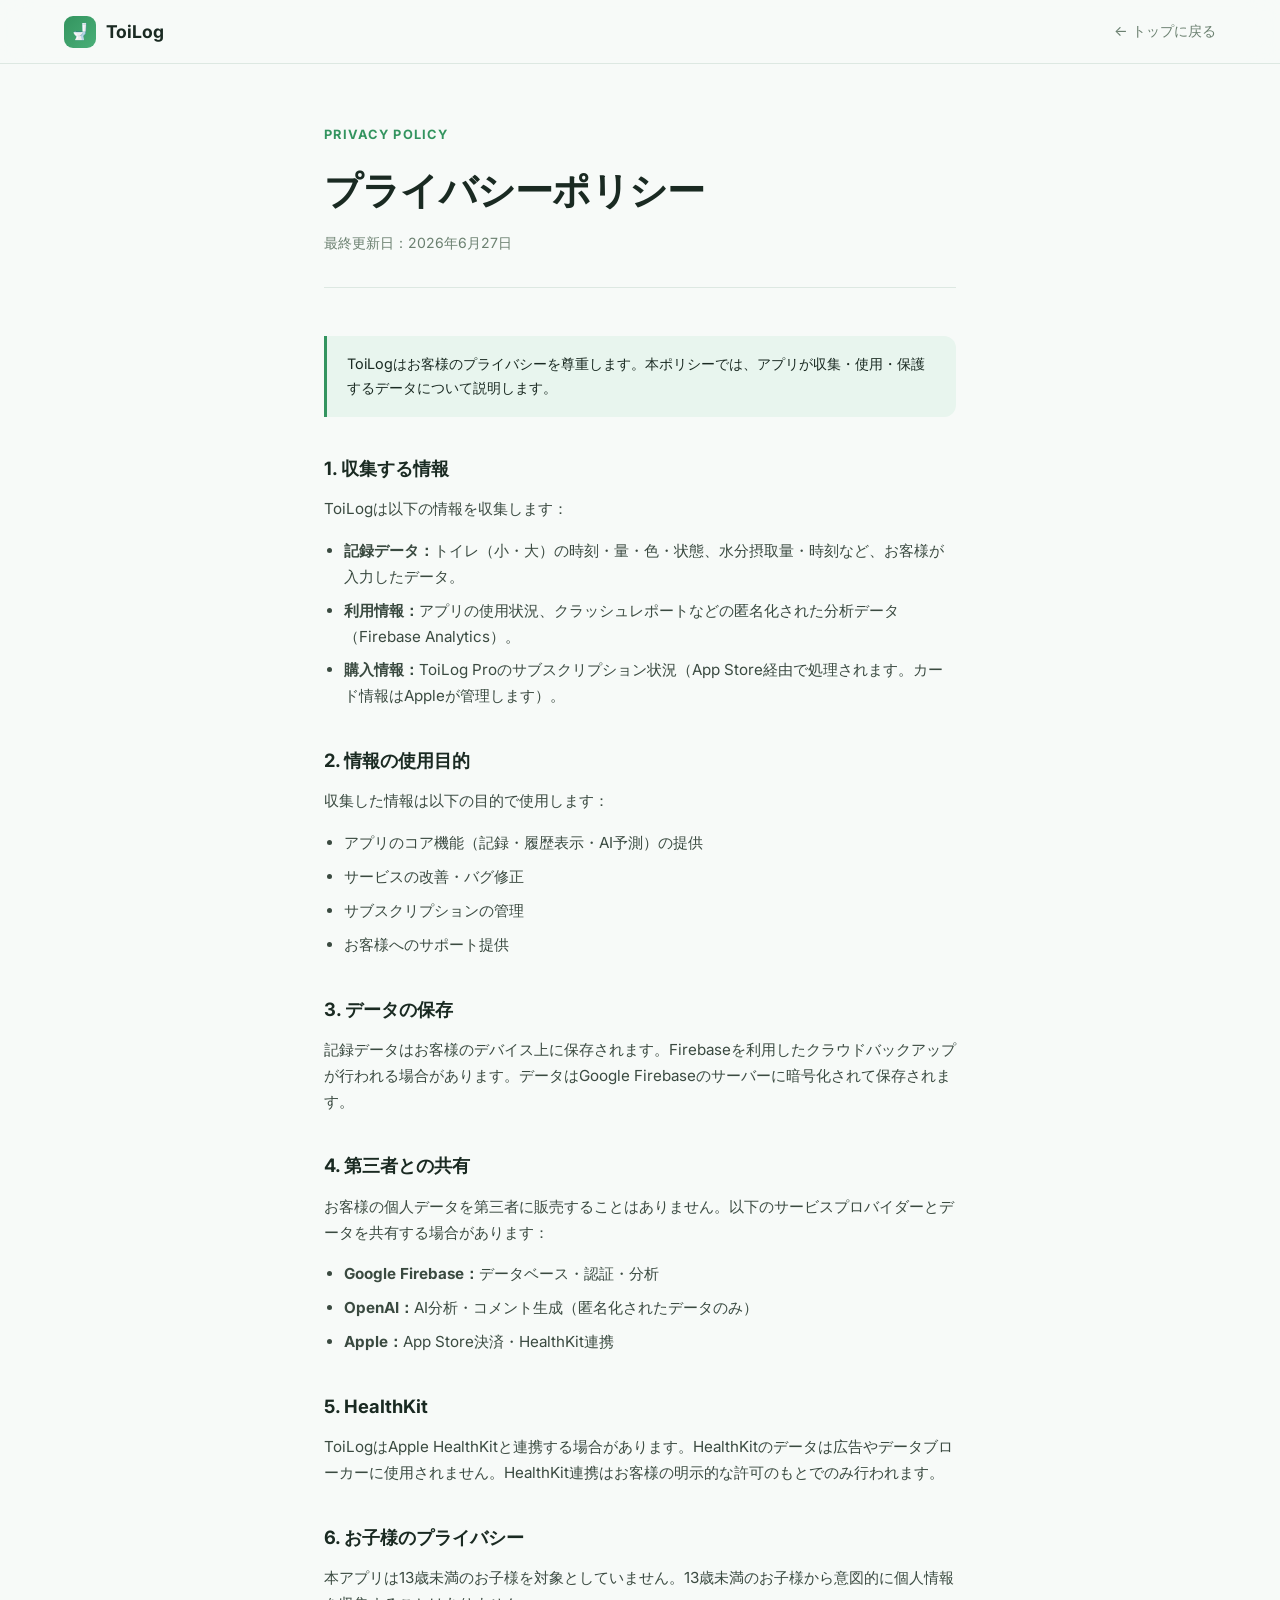
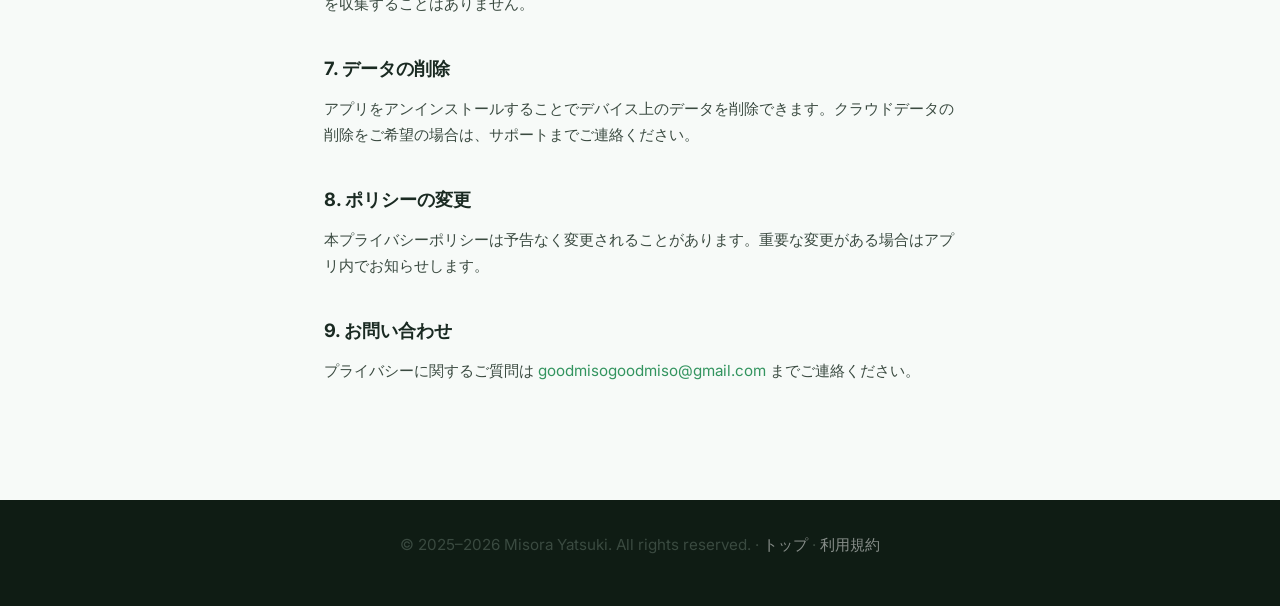
==== privacy.html @ bc9802e8 "Initial commit" ====
<!DOCTYPE html>
<html lang="ja">
<head>
  <meta charset="UTF-8">
  <meta name="viewport" content="width=device-width, initial-scale=1.0">
  <title>プライバシーポリシー — ToiLog</title>
  <link rel="preconnect" href="https://fonts.googleapis.com">
  <link href="https://fonts.googleapis.com/css2?family=Inter:wght@300;400;500;600;700;800&display=swap" rel="stylesheet">
  <style>
    *, *::before, *::after { box-sizing: border-box; margin: 0; padding: 0; }
    :root {
      --green: #33945f; --green-light: #e8f5ee; --green-mid: #4aaf78;
      --bg: #f7faf8; --surface: #ffffff; --text: #1a2a22;
      --muted: #6b8070; --border: #dde8e2; --radius: 18px;
    }
    body { font-family: 'Inter', -apple-system, sans-serif; background: var(--bg); color: var(--text); line-height: 1.7; -webkit-font-smoothing: antialiased; }
    nav {
      position: sticky; top: 0; z-index: 100;
      background: rgba(247,250,248,.9); backdrop-filter: blur(16px);
      border-bottom: 1px solid var(--border);
      padding: 0 5vw; display: flex; align-items: center; height: 64px; gap: 16px;
    }
    .nav-logo {
      display: flex; align-items: center; gap: 10px;
      font-weight: 700; font-size: 1.1rem; color: var(--text); text-decoration: none;
    }
    .nav-logo-icon {
      width: 32px; height: 32px; border-radius: 9px;
      background: linear-gradient(135deg, var(--green), var(--green-mid));
      display: flex; align-items: center; justify-content: center; font-size: 1rem;
    }
    .nav-back { color: var(--muted); text-decoration: none; font-size: .9rem; margin-left: auto; }
    .nav-back:hover { color: var(--green); }
    main { max-width: 760px; margin: 0 auto; padding: 60px 5vw 100px; }
    .page-eyebrow { color: var(--green); font-size: .8rem; font-weight: 700; letter-spacing: .1em; text-transform: uppercase; margin-bottom: 12px; }
    h1 { font-size: clamp(1.8rem, 4vw, 2.4rem); font-weight: 800; letter-spacing: -.02em; margin-bottom: 8px; }
    .updated { color: var(--muted); font-size: .88rem; margin-bottom: 48px; padding-bottom: 32px; border-bottom: 1px solid var(--border); }
    h2 { font-size: 1.15rem; font-weight: 700; margin: 36px 0 12px; }
    p { color: #3a4a40; margin-bottom: 16px; font-size: .95rem; }
    ul { margin: 0 0 16px 20px; }
    li { color: #3a4a40; font-size: .95rem; margin-bottom: 8px; }
    a { color: var(--green); text-decoration: none; }
    a:hover { text-decoration: underline; }
    .notice {
      background: var(--green-light); border-left: 3px solid var(--green);
      border-radius: 0 12px 12px 0; padding: 16px 20px; margin: 24px 0; font-size: .9rem;
    }
    footer {
      background: #0f1c14; color: rgba(255,255,255,.5);
      padding: 32px 5vw; text-align: center; font-size: .85rem;
    }
    footer a { color: rgba(255,255,255,.5); text-decoration: none; }
    footer a:hover { color: #4aaf78; }
  </style>
</head>
<body>
<nav>
  <a href="index.html" class="nav-logo">
    <div class="nav-logo-icon">🚽</div>
    ToiLog
  </a>
  <a href="index.html" class="nav-back">← トップに戻る</a>
</nav>

<main>
  <div class="page-eyebrow">Privacy Policy</div>
  <h1>プライバシーポリシー</h1>
  <p class="updated">最終更新日：2026年6月27日</p>

  <div class="notice">
    ToiLogはお客様のプライバシーを尊重します。本ポリシーでは、アプリが収集・使用・保護するデータについて説明します。
  </div>

  <h2>1. 収集する情報</h2>
  <p>ToiLogは以下の情報を収集します：</p>
  <ul>
    <li><strong>記録データ：</strong>トイレ（小・大）の時刻・量・色・状態、水分摂取量・時刻など、お客様が入力したデータ。</li>
    <li><strong>利用情報：</strong>アプリの使用状況、クラッシュレポートなどの匿名化された分析データ（Firebase Analytics）。</li>
    <li><strong>購入情報：</strong>ToiLog Proのサブスクリプション状況（App Store経由で処理されます。カード情報はAppleが管理します）。</li>
  </ul>

  <h2>2. 情報の使用目的</h2>
  <p>収集した情報は以下の目的で使用します：</p>
  <ul>
    <li>アプリのコア機能（記録・履歴表示・AI予測）の提供</li>
    <li>サービスの改善・バグ修正</li>
    <li>サブスクリプションの管理</li>
    <li>お客様へのサポート提供</li>
  </ul>

  <h2>3. データの保存</h2>
  <p>記録データはお客様のデバイス上に保存されます。Firebaseを利用したクラウドバックアップが行われる場合があります。データはGoogle Firebaseのサーバーに暗号化されて保存されます。</p>

  <h2>4. 第三者との共有</h2>
  <p>お客様の個人データを第三者に販売することはありません。以下のサービスプロバイダーとデータを共有する場合があります：</p>
  <ul>
    <li><strong>Google Firebase：</strong>データベース・認証・分析</li>
    <li><strong>OpenAI：</strong>AI分析・コメント生成（匿名化されたデータのみ）</li>
    <li><strong>Apple：</strong>App Store決済・HealthKit連携</li>
  </ul>

  <h2>5. HealthKit</h2>
  <p>ToiLogはApple HealthKitと連携する場合があります。HealthKitのデータは広告やデータブローカーに使用されません。HealthKit連携はお客様の明示的な許可のもとでのみ行われます。</p>

  <h2>6. お子様のプライバシー</h2>
  <p>本アプリは13歳未満のお子様を対象としていません。13歳未満のお子様から意図的に個人情報を収集することはありません。</p>

  <h2>7. データの削除</h2>
  <p>アプリをアンインストールすることでデバイス上のデータを削除できます。クラウドデータの削除をご希望の場合は、サポートまでご連絡ください。</p>

  <h2>8. ポリシーの変更</h2>
  <p>本プライバシーポリシーは予告なく変更されることがあります。重要な変更がある場合はアプリ内でお知らせします。</p>

  <h2>9. お問い合わせ</h2>
  <p>プライバシーに関するご質問は <a href="mailto:goodmisogoodmiso@gmail.com">goodmisogoodmiso@gmail.com</a> までご連絡ください。</p>
</main>

<footer>
  <p>© 2025–2026 Misora Yatsuki. All rights reserved. ·
    <a href="index.html">トップ</a> ·
    <a href="terms.html">利用規約</a>
  </p>
</footer>
</body>
</html>
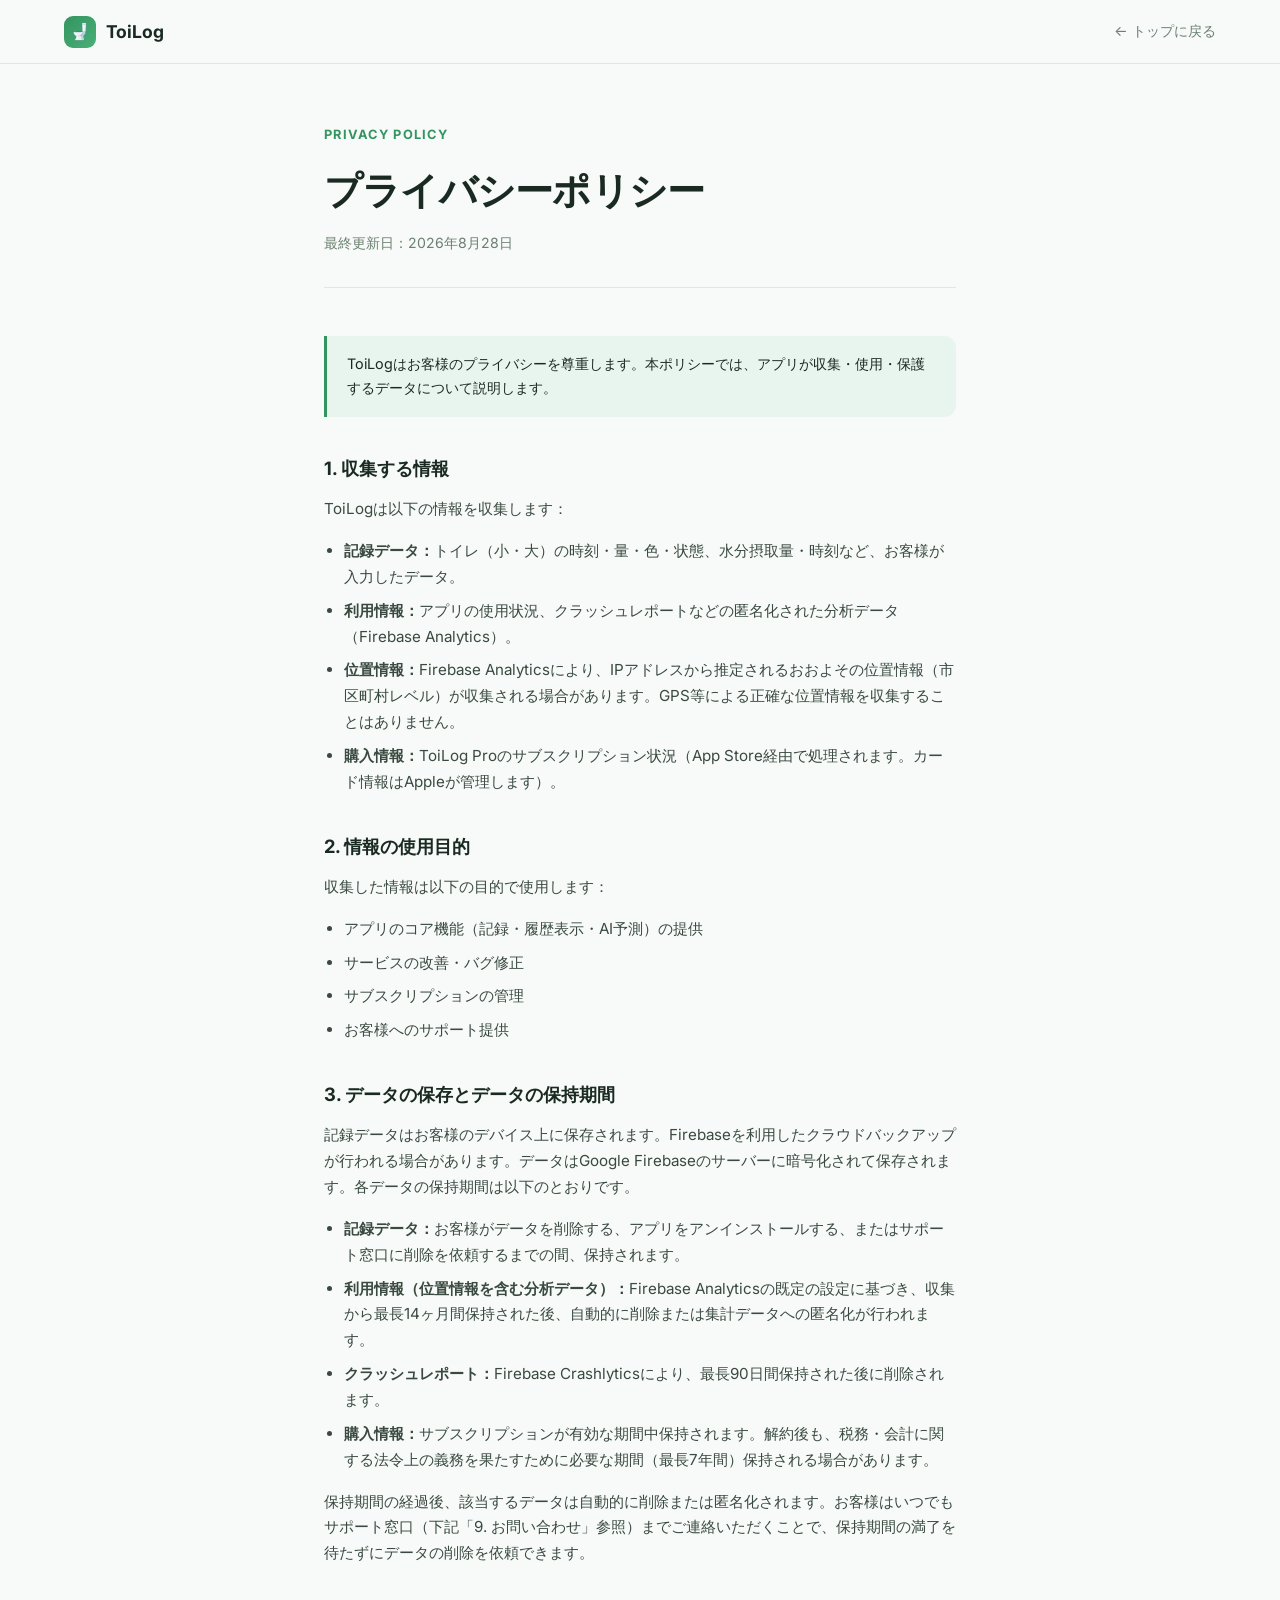
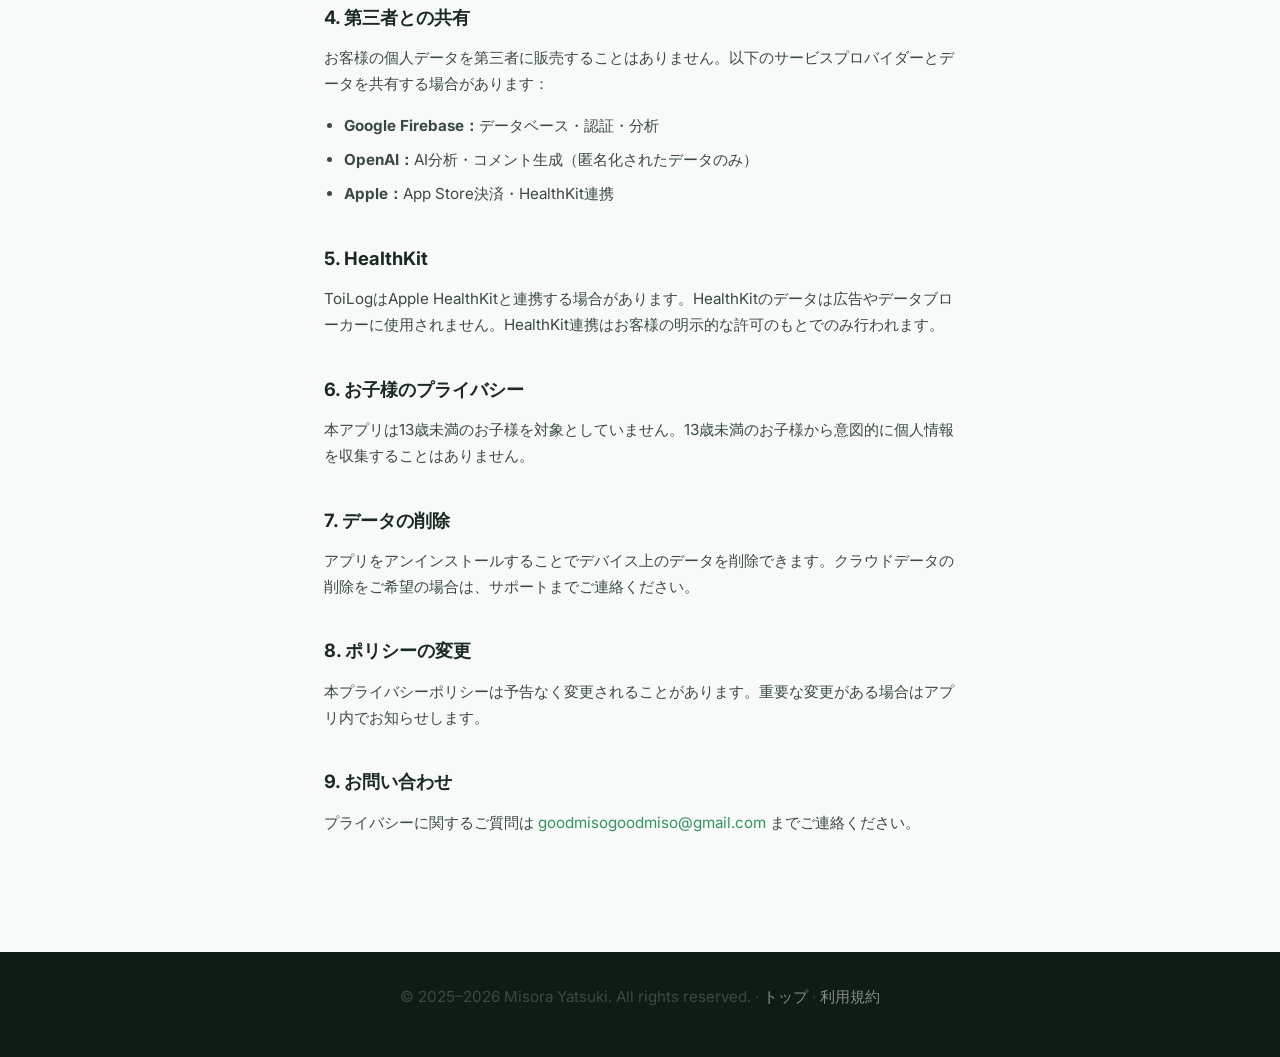
==== commit 226937fb: "Add data retention periods to privacy policy Google Play flagged the privacy policy for not specifyi" ====
--- a/privacy.html
+++ b/privacy.html
@@ -65,7 +65,7 @@
 <main>
   <div class="page-eyebrow">Privacy Policy</div>
   <h1>プライバシーポリシー</h1>
-  <p class="updated">最終更新日：2026年6月27日</p>
+  <p class="updated">最終更新日：2026年8月28日</p>
 
   <div class="notice">
     ToiLogはお客様のプライバシーを尊重します。本ポリシーでは、アプリが収集・使用・保護するデータについて説明します。
@@ -76,6 +76,7 @@
   <ul>
     <li><strong>記録データ：</strong>トイレ（小・大）の時刻・量・色・状態、水分摂取量・時刻など、お客様が入力したデータ。</li>
     <li><strong>利用情報：</strong>アプリの使用状況、クラッシュレポートなどの匿名化された分析データ（Firebase Analytics）。</li>
+    <li><strong>位置情報：</strong>Firebase Analyticsにより、IPアドレスから推定されるおおよその位置情報（市区町村レベル）が収集される場合があります。GPS等による正確な位置情報を収集することはありません。</li>
     <li><strong>購入情報：</strong>ToiLog Proのサブスクリプション状況（App Store経由で処理されます。カード情報はAppleが管理します）。</li>
   </ul>
 
@@ -88,8 +89,15 @@
     <li>お客様へのサポート提供</li>
   </ul>
 
-  <h2>3. データの保存</h2>
-  <p>記録データはお客様のデバイス上に保存されます。Firebaseを利用したクラウドバックアップが行われる場合があります。データはGoogle Firebaseのサーバーに暗号化されて保存されます。</p>
+  <h2>3. データの保存とデータの保持期間</h2>
+  <p>記録データはお客様のデバイス上に保存されます。Firebaseを利用したクラウドバックアップが行われる場合があります。データはGoogle Firebaseのサーバーに暗号化されて保存されます。各データの保持期間は以下のとおりです。</p>
+  <ul>
+    <li><strong>記録データ：</strong>お客様がデータを削除する、アプリをアンインストールする、またはサポート窓口に削除を依頼するまでの間、保持されます。</li>
+    <li><strong>利用情報（位置情報を含む分析データ）：</strong>Firebase Analyticsの既定の設定に基づき、収集から最長14ヶ月間保持された後、自動的に削除または集計データへの匿名化が行われます。</li>
+    <li><strong>クラッシュレポート：</strong>Firebase Crashlyticsにより、最長90日間保持された後に削除されます。</li>
+    <li><strong>購入情報：</strong>サブスクリプションが有効な期間中保持されます。解約後も、税務・会計に関する法令上の義務を果たすために必要な期間（最長7年間）保持される場合があります。</li>
+  </ul>
+  <p>保持期間の経過後、該当するデータは自動的に削除または匿名化されます。お客様はいつでもサポート窓口（下記「9. お問い合わせ」参照）までご連絡いただくことで、保持期間の満了を待たずにデータの削除を依頼できます。</p>
 
   <h2>4. 第三者との共有</h2>
   <p>お客様の個人データを第三者に販売することはありません。以下のサービスプロバイダーとデータを共有する場合があります：</p>
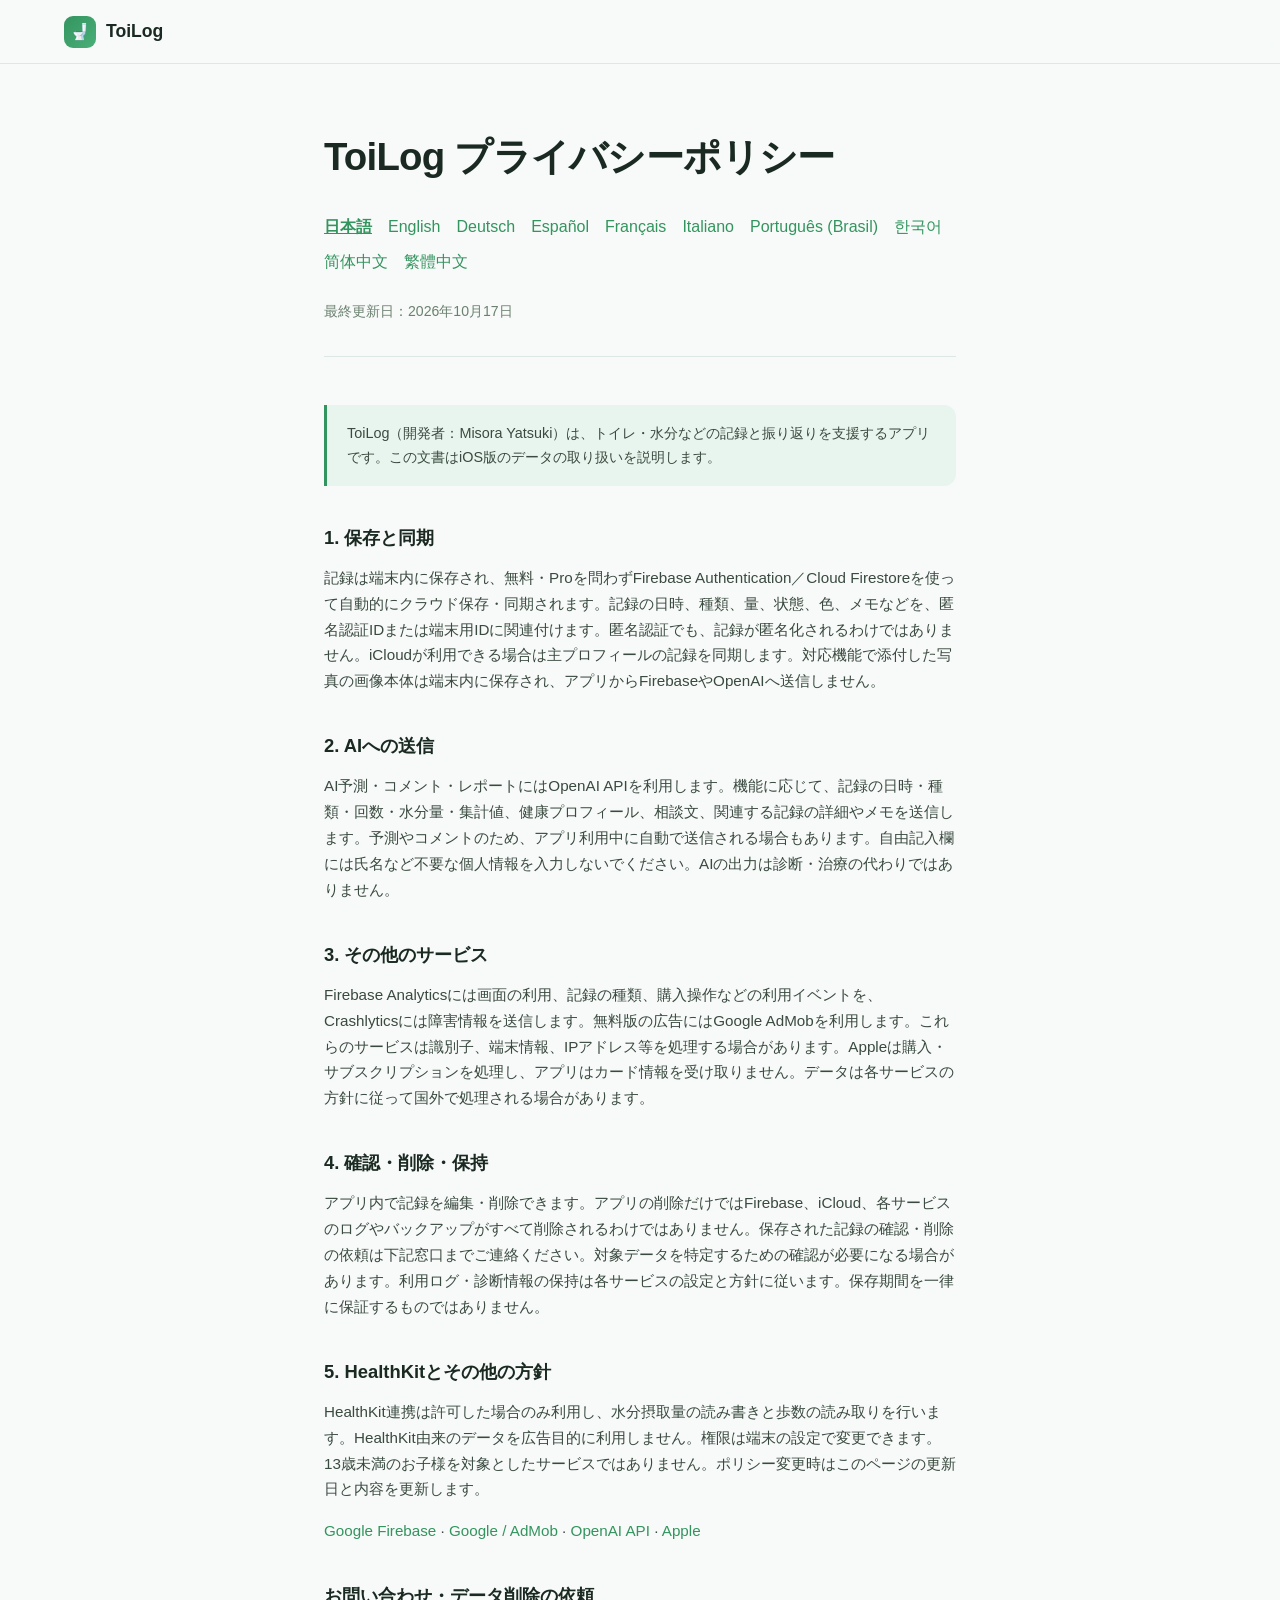
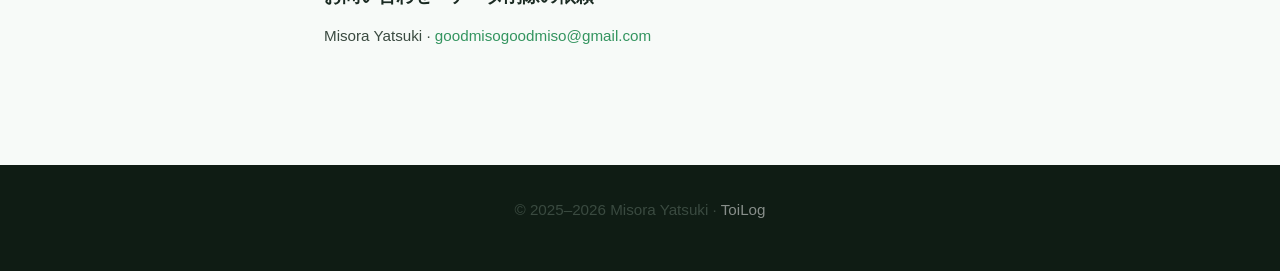
==== commit 60b978ac: "Correct ToiLog pricing, privacy disclosures and localized policies" ====
--- a/privacy.html
+++ b/privacy.html
@@ -3,9 +3,8 @@
 <head>
   <meta charset="UTF-8">
   <meta name="viewport" content="width=device-width, initial-scale=1.0">
-  <title>プライバシーポリシー — ToiLog</title>
-  <link rel="preconnect" href="https://fonts.googleapis.com">
-  <link href="https://fonts.googleapis.com/css2?family=Inter:wght@300;400;500;600;700;800&display=swap" rel="stylesheet">
+  <title>ToiLog プライバシーポリシー</title>
+  <meta name="description" content="記録は端末内とFirebaseに保存され、利用可能な場合はiCloudでも同期されます。 AI予測・コメント等では、記録や健康プロフィール等をOpenAIに送信します。自動送信される場合があります。">
   <style>
     *, *::before, *::after { box-sizing: border-box; margin: 0; padding: 0; }
     :root {
@@ -51,83 +50,35 @@
     }
     footer a { color: rgba(255,255,255,.5); text-decoration: none; }
     footer a:hover { color: #4aaf78; }
-  </style>
+.language-nav {display:flex;flex-wrap:wrap;gap:8px 16px;margin:24px 0;} .language-nav [aria-current] {font-weight:700;text-decoration:underline;} p, a {overflow-wrap:anywhere;}</style>
 </head>
 <body>
-<nav>
-  <a href="index.html" class="nav-logo">
-    <div class="nav-logo-icon">🚽</div>
-    ToiLog
-  </a>
-  <a href="index.html" class="nav-back">← トップに戻る</a>
-</nav>
-
+<nav><a href="index.html" class="nav-logo"><span class="nav-logo-icon">🚽</span>ToiLog</a></nav>
 <main>
-  <div class="page-eyebrow">Privacy Policy</div>
-  <h1>プライバシーポリシー</h1>
-  <p class="updated">最終更新日：2026年8月28日</p>
-
-  <div class="notice">
-    ToiLogはお客様のプライバシーを尊重します。本ポリシーでは、アプリが収集・使用・保護するデータについて説明します。
-  </div>
-
-  <h2>1. 収集する情報</h2>
-  <p>ToiLogは以下の情報を収集します：</p>
-  <ul>
-    <li><strong>記録データ：</strong>トイレ（小・大）の時刻・量・色・状態、水分摂取量・時刻など、お客様が入力したデータ。</li>
-    <li><strong>利用情報：</strong>アプリの使用状況、クラッシュレポートなどの匿名化された分析データ（Firebase Analytics）。</li>
-    <li><strong>位置情報：</strong>Firebase Analyticsにより、IPアドレスから推定されるおおよその位置情報（市区町村レベル）が収集される場合があります。GPS等による正確な位置情報を収集することはありません。</li>
-    <li><strong>購入情報：</strong>ToiLog Proのサブスクリプション状況（App Store経由で処理されます。カード情報はAppleが管理します）。</li>
-  </ul>
-
-  <h2>2. 情報の使用目的</h2>
-  <p>収集した情報は以下の目的で使用します：</p>
-  <ul>
-    <li>アプリのコア機能（記録・履歴表示・AI予測）の提供</li>
-    <li>サービスの改善・バグ修正</li>
-    <li>サブスクリプションの管理</li>
-    <li>お客様へのサポート提供</li>
-  </ul>
-
-  <h2>3. データの保存とデータの保持期間</h2>
-  <p>記録データはお客様のデバイス上に保存されます。Firebaseを利用したクラウドバックアップが行われる場合があります。データはGoogle Firebaseのサーバーに暗号化されて保存されます。各データの保持期間は以下のとおりです。</p>
-  <ul>
-    <li><strong>記録データ：</strong>お客様がデータを削除する、アプリをアンインストールする、またはサポート窓口に削除を依頼するまでの間、保持されます。</li>
-    <li><strong>利用情報（位置情報を含む分析データ）：</strong>Firebase Analyticsの既定の設定に基づき、収集から最長14ヶ月間保持された後、自動的に削除または集計データへの匿名化が行われます。</li>
-    <li><strong>クラッシュレポート：</strong>Firebase Crashlyticsにより、最長90日間保持された後に削除されます。</li>
-    <li><strong>購入情報：</strong>サブスクリプションが有効な期間中保持されます。解約後も、税務・会計に関する法令上の義務を果たすために必要な期間（最長7年間）保持される場合があります。</li>
-  </ul>
-  <p>保持期間の経過後、該当するデータは自動的に削除または匿名化されます。お客様はいつでもサポート窓口（下記「9. お問い合わせ」参照）までご連絡いただくことで、保持期間の満了を待たずにデータの削除を依頼できます。</p>
-
-  <h2>4. 第三者との共有</h2>
-  <p>お客様の個人データを第三者に販売することはありません。以下のサービスプロバイダーとデータを共有する場合があります：</p>
-  <ul>
-    <li><strong>Google Firebase：</strong>データベース・認証・分析</li>
-    <li><strong>OpenAI：</strong>AI分析・コメント生成（匿名化されたデータのみ）</li>
-    <li><strong>Apple：</strong>App Store決済・HealthKit連携</li>
-  </ul>
-
-  <h2>5. HealthKit</h2>
-  <p>ToiLogはApple HealthKitと連携する場合があります。HealthKitのデータは広告やデータブローカーに使用されません。HealthKit連携はお客様の明示的な許可のもとでのみ行われます。</p>
-
-  <h2>6. お子様のプライバシー</h2>
-  <p>本アプリは13歳未満のお子様を対象としていません。13歳未満のお子様から意図的に個人情報を収集することはありません。</p>
-
-  <h2>7. データの削除</h2>
-  <p>アプリをアンインストールすることでデバイス上のデータを削除できます。クラウドデータの削除をご希望の場合は、サポートまでご連絡ください。</p>
-
-  <h2>8. ポリシーの変更</h2>
-  <p>本プライバシーポリシーは予告なく変更されることがあります。重要な変更がある場合はアプリ内でお知らせします。</p>
-
-  <h2>9. お問い合わせ</h2>
-  <p>プライバシーに関するご質問は <a href="mailto:goodmisogoodmiso@gmail.com">goodmisogoodmiso@gmail.com</a> までご連絡ください。</p>
+  <h1>ToiLog プライバシーポリシー</h1>
+  <div class="language-nav" aria-label="Language"><a href="privacy.html" lang="ja" hreflang="ja" aria-current="page">日本語</a>
+<a href="privacy-en.html" lang="en" hreflang="en">English</a>
+<a href="privacy-de.html" lang="de" hreflang="de">Deutsch</a>
+<a href="privacy-es.html" lang="es" hreflang="es">Español</a>
+<a href="privacy-fr.html" lang="fr" hreflang="fr">Français</a>
+<a href="privacy-it.html" lang="it" hreflang="it">Italiano</a>
+<a href="privacy-pt-BR.html" lang="pt-BR" hreflang="pt-BR">Português (Brasil)</a>
+<a href="privacy-ko.html" lang="ko" hreflang="ko">한국어</a>
+<a href="privacy-zh-Hans.html" lang="zh-Hans" hreflang="zh-Hans">简体中文</a>
+<a href="privacy-zh-Hant.html" lang="zh-Hant" hreflang="zh-Hant">繁體中文</a></div>
+  <p class="updated">最終更新日：2026年10月17日</p>
+  <p class="notice">ToiLog（開発者：Misora Yatsuki）は、トイレ・水分などの記録と振り返りを支援するアプリです。この文書はiOS版のデータの取り扱いを説明します。</p>
+  <section><h2>1. 保存と同期</h2><p>記録は端末内に保存され、無料・Proを問わずFirebase Authentication／Cloud Firestoreを使って自動的にクラウド保存・同期されます。記録の日時、種類、量、状態、色、メモなどを、匿名認証IDまたは端末用IDに関連付けます。匿名認証でも、記録が匿名化されるわけではありません。iCloudが利用できる場合は主プロフィールの記録を同期します。対応機能で添付した写真の画像本体は端末内に保存され、アプリからFirebaseやOpenAIへ送信しません。</p></section>
+<section><h2>2. AIへの送信</h2><p>AI予測・コメント・レポートにはOpenAI APIを利用します。機能に応じて、記録の日時・種類・回数・水分量・集計値、健康プロフィール、相談文、関連する記録の詳細やメモを送信します。予測やコメントのため、アプリ利用中に自動で送信される場合もあります。自由記入欄には氏名など不要な個人情報を入力しないでください。AIの出力は診断・治療の代わりではありません。</p></section>
+<section><h2>3. その他のサービス</h2><p>Firebase Analyticsには画面の利用、記録の種類、購入操作などの利用イベントを、Crashlyticsには障害情報を送信します。無料版の広告にはGoogle AdMobを利用します。これらのサービスは識別子、端末情報、IPアドレス等を処理する場合があります。Appleは購入・サブスクリプションを処理し、アプリはカード情報を受け取りません。データは各サービスの方針に従って国外で処理される場合があります。</p></section>
+<section><h2>4. 確認・削除・保持</h2><p>アプリ内で記録を編集・削除できます。アプリの削除だけではFirebase、iCloud、各サービスのログやバックアップがすべて削除されるわけではありません。保存された記録の確認・削除の依頼は下記窓口までご連絡ください。対象データを特定するための確認が必要になる場合があります。利用ログ・診断情報の保持は各サービスの設定と方針に従います。保存期間を一律に保証するものではありません。</p></section>
+<section><h2>5. HealthKitとその他の方針</h2><p>HealthKit連携は許可した場合のみ利用し、水分摂取量の読み書きと歩数の読み取りを行います。HealthKit由来のデータを広告目的に利用しません。権限は端末の設定で変更できます。13歳未満のお子様を対象としたサービスではありません。ポリシー変更時はこのページの更新日と内容を更新します。</p></section>
+  <p><a href="https://firebase.google.com/support/privacy">Google Firebase</a> ·
+  <a href="https://policies.google.com/privacy">Google / AdMob</a> ·
+  <a href="https://platform.openai.com/docs/guides/your-data">OpenAI API</a> ·
+  <a href="https://www.apple.com/legal/privacy/">Apple</a></p>
+  <h2>お問い合わせ・データ削除の依頼</h2>
+  <p>Misora Yatsuki · <a href="mailto:goodmisogoodmiso@gmail.com">goodmisogoodmiso@gmail.com</a></p>
 </main>
-
-<footer>
-  <p>© 2025–2026 Misora Yatsuki. All rights reserved. ·
-    <a href="index.html">トップ</a> ·
-    <a href="terms.html">利用規約</a>
-  </p>
-</footer>
-</body>
-</html>
+<footer><p>© 2025–2026 Misora Yatsuki · <a href="index.html">ToiLog</a></p></footer>
+</body></html>
